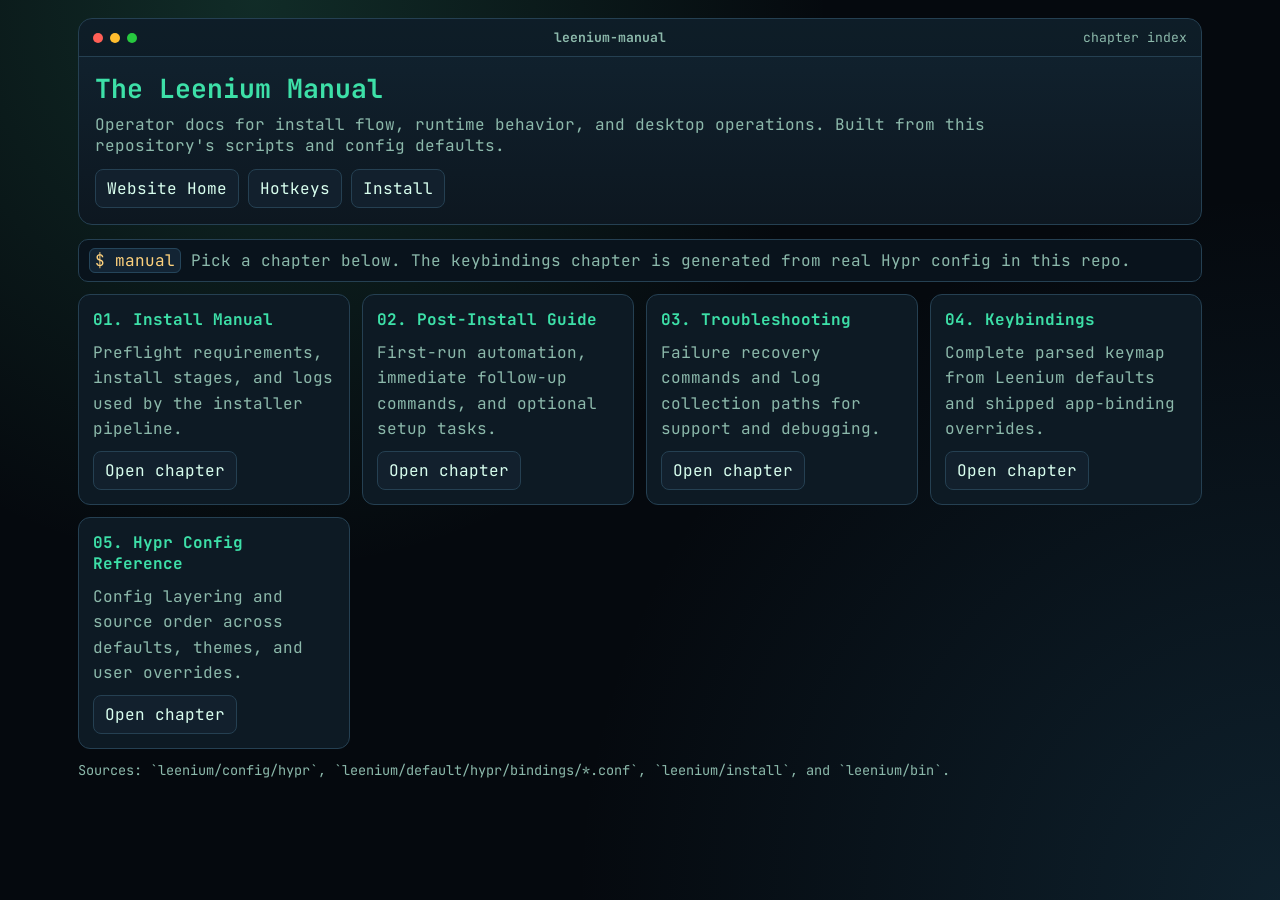
==== manual/index.html @ 4fcb4afa "feat: add terminal-style Leenium website" ====
<!doctype html>
<html lang="en">
<head>
  <meta charset="UTF-8" />
  <meta name="viewport" content="width=device-width, initial-scale=1.0" />
  <title>Leenium Manual</title>
  <link rel="icon" type="image/x-icon" href="../favicon.ico" />
  <link rel="preconnect" href="https://fonts.googleapis.com">
  <link rel="preconnect" href="https://fonts.gstatic.com" crossorigin>
  <link href="https://fonts.googleapis.com/css2?family=JetBrains+Mono:wght@400;600&display=swap" rel="stylesheet">
  <link rel="stylesheet" href="./style.css" />
</head>
<body>
  <div class="wrapper">
    <header class="top">
      <div class="chrome">
        <div class="dots" aria-hidden="true">
          <span class="dot r"></span><span class="dot y"></span><span class="dot g"></span>
        </div>
        <strong>leenium-manual</strong>
        <span>chapter index</span>
      </div>
      <div class="top-body">
        <h1 class="title">The Leenium Manual</h1>
        <p class="subtitle">Operator docs for install flow, runtime behavior, and desktop operations. Built from this repository's scripts and config defaults.</p>
        <nav class="nav">
          <a href="../">Website Home</a>
          <a href="./keybindings/">Hotkeys</a>
          <a href="./install/">Install</a>
        </nav>
      </div>
    </header>

    <p class="shell-note"><code>$ manual</code> Pick a chapter below. The keybindings chapter is generated from real Hypr config in this repo.</p>

    <main class="grid">
      <article class="card">
        <h2>01. Install Manual</h2>
        <p>Preflight requirements, install stages, and logs used by the installer pipeline.</p>
        <a class="button" href="./install/">Open chapter</a>
      </article>

      <article class="card">
        <h2>02. Post-Install Guide</h2>
        <p>First-run automation, immediate follow-up commands, and optional setup tasks.</p>
        <a class="button" href="./post-install/">Open chapter</a>
      </article>

      <article class="card">
        <h2>03. Troubleshooting</h2>
        <p>Failure recovery commands and log collection paths for support and debugging.</p>
        <a class="button" href="./troubleshooting/">Open chapter</a>
      </article>

      <article class="card">
        <h2>04. Keybindings</h2>
        <p>Complete parsed keymap from Leenium defaults and shipped app-binding overrides.</p>
        <a class="button" href="./keybindings/">Open chapter</a>
      </article>

      <article class="card">
        <h2>05. Hypr Config Reference</h2>
        <p>Config layering and source order across defaults, themes, and user overrides.</p>
        <a class="button" href="./hypr/">Open chapter</a>
      </article>
    </main>

    <p class="footer">Sources: `leenium/config/hypr`, `leenium/default/hypr/bindings/*.conf`, `leenium/install`, and `leenium/bin`.</p>
  </div>
</body>
</html>
---- manual/style.css ----
:root {
  --bg: #05090e;
  --bg-soft: #0a141d;
  --panel: #0d1a24;
  --panel-soft: #12202d;
  --line: #254052;
  --line-strong: #376781;
  --text: #d9ffef;
  --muted: #8cb9ab;
  --accent: #3de0a8;
  --warn: #ffd27d;
}

* {
  box-sizing: border-box;
}

body {
  margin: 0;
  font-family: "JetBrains Mono", ui-monospace, SFMono-Regular, Menlo, Consolas, monospace;
  color: var(--text);
  background:
    radial-gradient(circle at 20% 0%, rgba(58, 167, 129, 0.22) 0%, transparent 42%),
    radial-gradient(circle at 100% 100%, rgba(44, 109, 143, 0.24) 0%, transparent 45%),
    var(--bg);
  min-height: 100vh;
}

.wrapper {
  width: min(1160px, 100%);
  margin: 0 auto;
  padding: 18px;
}

.top {
  border: 1px solid var(--line);
  border-radius: 14px;
  background: linear-gradient(180deg, #112330 0%, #0d1720 100%);
  overflow: hidden;
  margin-bottom: 14px;
}

.chrome {
  display: flex;
  align-items: center;
  justify-content: space-between;
  gap: 10px;
  padding: 10px 14px;
  border-bottom: 1px solid var(--line);
  color: var(--muted);
  font-size: 0.82rem;
  background: rgba(0, 0, 0, 0.16);
}

.dots {
  display: flex;
  gap: 7px;
}

.dot {
  width: 10px;
  height: 10px;
  border-radius: 50%;
}

.dot.r { background: #ff5f56; }
.dot.y { background: #ffbd2e; }
.dot.g { background: #27c93f; }

.top-body {
  padding: 14px 16px 16px;
}

.title {
  margin: 0;
  color: var(--accent);
  font-size: clamp(1.15rem, 2.8vw, 1.65rem);
}

.subtitle {
  margin: 8px 0 0;
  color: var(--muted);
  max-width: 90ch;
}

.nav {
  margin-top: 13px;
  display: flex;
  flex-wrap: wrap;
  gap: 9px;
}

.nav a,
.card a.button,
a.button {
  display: inline-block;
  text-decoration: none;
  color: var(--text);
  border: 1px solid var(--line);
  border-radius: 8px;
  background: var(--panel-soft);
  padding: 8px 11px;
}

.nav a:hover,
.card a.button:hover,
a.button:hover,
.nav a:focus-visible,
.card a.button:focus-visible,
a.button:focus-visible {
  border-color: var(--line-strong);
  outline: none;
}

.grid {
  display: grid;
  grid-template-columns: repeat(auto-fit, minmax(260px, 1fr));
  gap: 12px;
}

.card,
.section {
  border: 1px solid var(--line);
  border-radius: 12px;
  background: var(--panel);
  padding: 14px;
}

.card h2,
.section h2 {
  margin: 0 0 10px;
  color: var(--accent);
  font-size: 1rem;
}

.card p,
.section p {
  margin: 0 0 10px;
  color: var(--muted);
  line-height: 1.58;
}

.section {
  margin-bottom: 12px;
}

.shell-note {
  margin: 0 0 12px;
  border: 1px solid var(--line);
  border-radius: 10px;
  background: #09131c;
  padding: 10px;
  color: var(--muted);
}

.shell-note code {
  color: var(--warn);
}

ul, ol {
  margin: 0;
  padding-left: 20px;
  line-height: 1.62;
}

code {
  color: var(--warn);
  font-family: inherit;
  background: #132434;
  border: 1px solid #25455a;
  border-radius: 6px;
  padding: 1px 5px;
}

pre {
  margin: 0;
  border: 1px solid #25455a;
  border-radius: 8px;
  background: #0a151f;
  color: #cdffe9;
  padding: 10px;
  overflow-x: auto;
}

.searchbar {
  display: flex;
  align-items: center;
  gap: 8px;
  border: 1px solid var(--line);
  border-radius: 10px;
  background: #0a151f;
  padding: 8px 10px;
  margin-bottom: 10px;
}

.searchbar input {
  border: 0;
  outline: none;
  background: transparent;
  color: var(--text);
  width: 100%;
  min-width: 0;
  font: inherit;
}

.kbd-table {
  width: 100%;
  border-collapse: collapse;
  font-size: 0.92rem;
}

.kbd-table th,
.kbd-table td {
  border-bottom: 1px solid #203848;
  padding: 8px 6px;
  text-align: left;
  vertical-align: top;
}

.kbd-table th {
  color: var(--muted);
  font-weight: 600;
}

.kbd-table tr.hidden {
  display: none;
}

.footer {
  margin-top: 12px;
  color: var(--muted);
  font-size: 0.85rem;
}

@media (max-width: 760px) {
  .wrapper { padding: 10px; }
  .top-body { padding: 12px; }
  .grid { grid-template-columns: 1fr; }
}
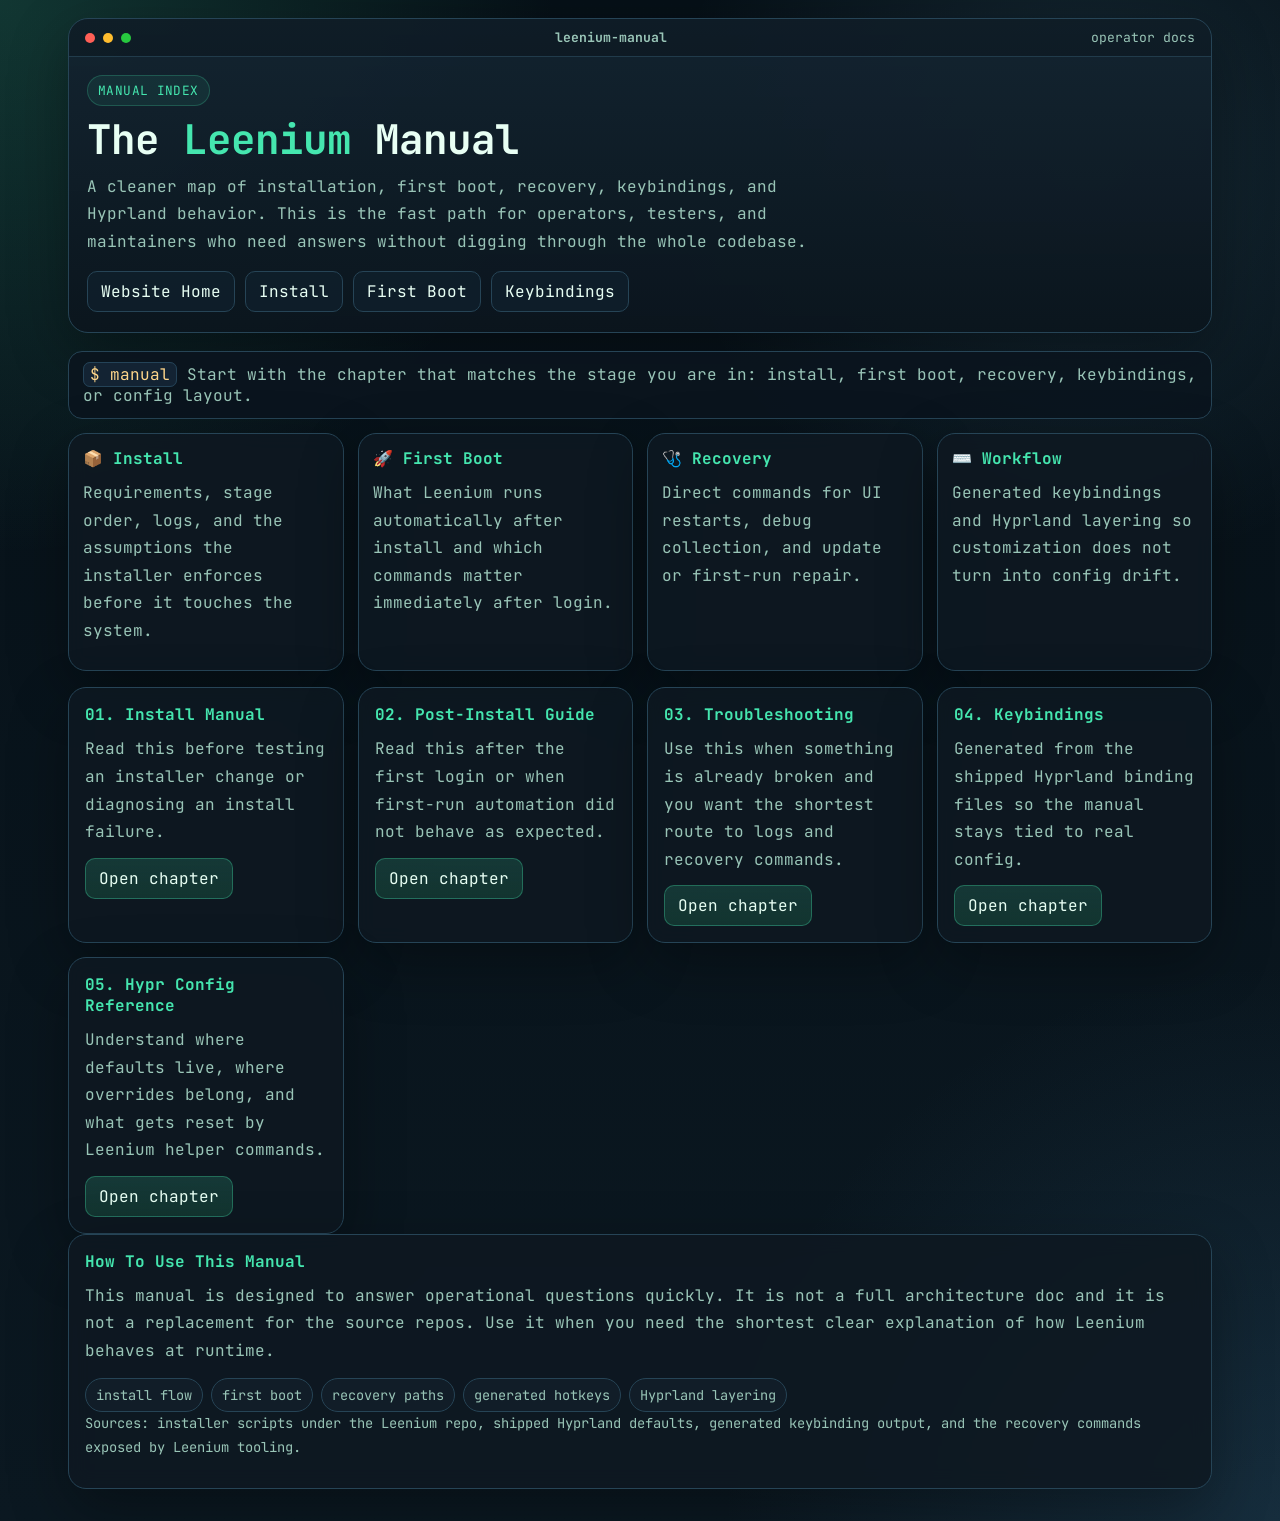
==== commit 1290788b: "docs: redesign and rewrite the website manual" ====
--- a/manual/index.html
+++ b/manual/index.html
@@ -18,54 +18,90 @@
           <span class="dot r"></span><span class="dot y"></span><span class="dot g"></span>
         </div>
         <strong>leenium-manual</strong>
-        <span>chapter index</span>
+        <span>operator docs</span>
       </div>
       <div class="top-body">
-        <h1 class="title">The Leenium Manual</h1>
-        <p class="subtitle">Operator docs for install flow, runtime behavior, and desktop operations. Built from this repository's scripts and config defaults.</p>
+        <span class="eyebrow">Manual Index</span>
+        <h1 class="title">The <span class="title-accent">Leenium</span> Manual</h1>
+        <p class="subtitle">A cleaner map of installation, first boot, recovery, keybindings, and Hyprland behavior. This is the fast path for operators, testers, and maintainers who need answers without digging through the whole codebase.</p>
         <nav class="nav">
           <a href="../">Website Home</a>
-          <a href="./keybindings/">Hotkeys</a>
           <a href="./install/">Install</a>
+          <a href="./post-install/">First Boot</a>
+          <a href="./keybindings/">Keybindings</a>
         </nav>
       </div>
     </header>
 
-    <p class="shell-note"><code>$ manual</code> Pick a chapter below. The keybindings chapter is generated from real Hypr config in this repo.</p>
+    <p class="shell-note"><code>$ manual</code> Start with the chapter that matches the stage you are in: install, first boot, recovery, keybindings, or config layout.</p>
+
+    <section class="hero-grid">
+      <article class="mini-card">
+        <h3>📦 Install</h3>
+        <p>Requirements, stage order, logs, and the assumptions the installer enforces before it touches the system.</p>
+      </article>
+      <article class="mini-card">
+        <h3>🚀 First Boot</h3>
+        <p>What Leenium runs automatically after install and which commands matter immediately after login.</p>
+      </article>
+      <article class="mini-card">
+        <h3>🩺 Recovery</h3>
+        <p>Direct commands for UI restarts, debug collection, and update or first-run repair.</p>
+      </article>
+      <article class="mini-card">
+        <h3>⌨️ Workflow</h3>
+        <p>Generated keybindings and Hyprland layering so customization does not turn into config drift.</p>
+      </article>
+    </section>
 
     <main class="grid">
       <article class="card">
         <h2>01. Install Manual</h2>
-        <p>Preflight requirements, install stages, and logs used by the installer pipeline.</p>
-        <a class="button" href="./install/">Open chapter</a>
+        <p>Read this before testing an installer change or diagnosing an install failure.</p>
+        <a class="button primary" href="./install/">Open chapter</a>
       </article>
 
       <article class="card">
         <h2>02. Post-Install Guide</h2>
-        <p>First-run automation, immediate follow-up commands, and optional setup tasks.</p>
-        <a class="button" href="./post-install/">Open chapter</a>
+        <p>Read this after the first login or when first-run automation did not behave as expected.</p>
+        <a class="button primary" href="./post-install/">Open chapter</a>
       </article>
 
       <article class="card">
         <h2>03. Troubleshooting</h2>
-        <p>Failure recovery commands and log collection paths for support and debugging.</p>
-        <a class="button" href="./troubleshooting/">Open chapter</a>
+        <p>Use this when something is already broken and you want the shortest route to logs and recovery commands.</p>
+        <a class="button primary" href="./troubleshooting/">Open chapter</a>
       </article>
 
       <article class="card">
         <h2>04. Keybindings</h2>
-        <p>Complete parsed keymap from Leenium defaults and shipped app-binding overrides.</p>
-        <a class="button" href="./keybindings/">Open chapter</a>
+        <p>Generated from the shipped Hyprland binding files so the manual stays tied to real config.</p>
+        <a class="button primary" href="./keybindings/">Open chapter</a>
       </article>
 
       <article class="card">
         <h2>05. Hypr Config Reference</h2>
-        <p>Config layering and source order across defaults, themes, and user overrides.</p>
-        <a class="button" href="./hypr/">Open chapter</a>
+        <p>Understand where defaults live, where overrides belong, and what gets reset by Leenium helper commands.</p>
+        <a class="button primary" href="./hypr/">Open chapter</a>
       </article>
     </main>
 
-    <p class="footer">Sources: `leenium/config/hypr`, `leenium/default/hypr/bindings/*.conf`, `leenium/install`, and `leenium/bin`.</p>
+    <section class="section">
+      <div class="section-intro">
+        <div>
+          <h2>How To Use This Manual</h2>
+          <p>This manual is designed to answer operational questions quickly. It is not a full architecture doc and it is not a replacement for the source repos. Use it when you need the shortest clear explanation of how Leenium behaves at runtime.</p>
+        </div>
+      </div>
+      <div class="pill-row">
+        <span class="pill">install flow</span>
+        <span class="pill">first boot</span>
+        <span class="pill">recovery paths</span>
+        <span class="pill">generated hotkeys</span>
+        <span class="pill">Hyprland layering</span>
+      </div>
+      <p class="footer">Sources: installer scripts under the Leenium repo, shipped Hyprland defaults, generated keybinding output, and the recovery commands exposed by Leenium tooling.</p>
+    </section>
   </div>
 </body>
 </html>
--- a/manual/style.css
+++ b/manual/style.css
@@ -1,60 +1,75 @@
 :root {
-  --bg: #05090e;
-  --bg-soft: #0a141d;
-  --panel: #0d1a24;
-  --panel-soft: #12202d;
-  --line: #254052;
-  --line-strong: #376781;
-  --text: #d9ffef;
-  --muted: #8cb9ab;
-  --accent: #3de0a8;
-  --warn: #ffd27d;
+  --bg: #061017;
+  --bg-2: #0b1821;
+  --panel: rgba(14, 25, 34, 0.88);
+  --panel-strong: rgba(18, 31, 42, 0.96);
+  --panel-soft: rgba(16, 33, 45, 0.72);
+  --line: #264456;
+  --line-strong: #3b6b84;
+  --text: #e8fff4;
+  --muted: #99c5b7;
+  --accent: #45e6af;
+  --accent-2: #7fd6ff;
+  --warn: #ffd68a;
+  --danger: #ff938a;
+  --shadow: 0 20px 60px rgba(0, 0, 0, 0.32);
 }
 
 * {
   box-sizing: border-box;
 }
 
+html {
+  scroll-behavior: smooth;
+}
+
 body {
   margin: 0;
+  min-height: 100vh;
+  color: var(--text);
   font-family: "JetBrains Mono", ui-monospace, SFMono-Regular, Menlo, Consolas, monospace;
-  color: var(--text);
   background:
-    radial-gradient(circle at 20% 0%, rgba(58, 167, 129, 0.22) 0%, transparent 42%),
-    radial-gradient(circle at 100% 100%, rgba(44, 109, 143, 0.24) 0%, transparent 45%),
-    var(--bg);
-  min-height: 100vh;
+    radial-gradient(circle at top left, rgba(70, 230, 175, 0.18) 0%, transparent 28%),
+    radial-gradient(circle at 85% 10%, rgba(127, 214, 255, 0.12) 0%, transparent 24%),
+    radial-gradient(circle at bottom right, rgba(61, 120, 160, 0.22) 0%, transparent 28%),
+    linear-gradient(180deg, var(--bg) 0%, var(--bg-2) 100%);
+}
+
+a {
+  color: inherit;
 }
 
 .wrapper {
-  width: min(1160px, 100%);
+  width: min(1180px, 100%);
   margin: 0 auto;
   padding: 18px;
 }
 
 .top {
   border: 1px solid var(--line);
-  border-radius: 14px;
-  background: linear-gradient(180deg, #112330 0%, #0d1720 100%);
+  border-radius: 20px;
   overflow: hidden;
-  margin-bottom: 14px;
+  background:
+    linear-gradient(180deg, rgba(19, 36, 49, 0.94) 0%, rgba(11, 21, 29, 0.98) 100%);
+  box-shadow: var(--shadow);
+  margin-bottom: 18px;
 }
 
 .chrome {
   display: flex;
   align-items: center;
   justify-content: space-between;
-  gap: 10px;
-  padding: 10px 14px;
-  border-bottom: 1px solid var(--line);
-  color: var(--muted);
+  gap: 12px;
+  padding: 10px 16px;
   font-size: 0.82rem;
-  background: rgba(0, 0, 0, 0.16);
+  color: var(--muted);
+  border-bottom: 1px solid rgba(38, 68, 86, 0.8);
+  background: rgba(0, 0, 0, 0.2);
 }
 
 .dots {
   display: flex;
-  gap: 7px;
+  gap: 8px;
 }
 
 .dot {
@@ -68,88 +83,188 @@
 .dot.g { background: #27c93f; }
 
 .top-body {
-  padding: 14px 16px 16px;
+  padding: 18px 18px 20px;
+}
+
+.eyebrow {
+  display: inline-block;
+  margin-bottom: 12px;
+  padding: 6px 10px;
+  border-radius: 999px;
+  border: 1px solid rgba(69, 230, 175, 0.22);
+  background: rgba(69, 230, 175, 0.08);
+  color: var(--accent);
+  font-size: 0.8rem;
+  letter-spacing: 0.03em;
+  text-transform: uppercase;
 }
 
 .title {
   margin: 0;
+  font-size: clamp(1.5rem, 4vw, 2.55rem);
+  line-height: 1.05;
+  color: var(--text);
+}
+
+.title-accent {
   color: var(--accent);
-  font-size: clamp(1.15rem, 2.8vw, 1.65rem);
 }
 
 .subtitle {
-  margin: 8px 0 0;
-  color: var(--muted);
-  max-width: 90ch;
+  margin: 12px 0 0;
+  max-width: 74ch;
+  color: var(--muted);
+  line-height: 1.72;
 }
 
 .nav {
-  margin-top: 13px;
   display: flex;
   flex-wrap: wrap;
-  gap: 9px;
+  gap: 10px;
+  margin-top: 16px;
 }
 
 .nav a,
-.card a.button,
-a.button {
-  display: inline-block;
+a.button,
+.button {
+  display: inline-flex;
+  align-items: center;
+  justify-content: center;
+  gap: 8px;
+  min-height: 40px;
+  padding: 9px 13px;
+  border-radius: 10px;
+  border: 1px solid var(--line);
+  background: var(--panel-soft);
+  color: var(--text);
   text-decoration: none;
-  color: var(--text);
-  border: 1px solid var(--line);
-  border-radius: 8px;
-  background: var(--panel-soft);
-  padding: 8px 11px;
+  transition: border-color 120ms ease, transform 120ms ease, background 120ms ease;
 }
 
 .nav a:hover,
-.card a.button:hover,
-a.button:hover,
+.button:hover,
 .nav a:focus-visible,
-.card a.button:focus-visible,
-a.button:focus-visible {
+.button:focus-visible {
+  outline: none;
   border-color: var(--line-strong);
-  outline: none;
-}
-
+  background: rgba(21, 42, 58, 0.9);
+  transform: translateY(-1px);
+}
+
+.button.primary {
+  border-color: rgba(69, 230, 175, 0.32);
+  background: linear-gradient(180deg, rgba(69, 230, 175, 0.16), rgba(22, 67, 56, 0.68));
+}
+
+.hero-grid,
 .grid {
   display: grid;
   grid-template-columns: repeat(auto-fit, minmax(260px, 1fr));
-  gap: 12px;
+  gap: 14px;
+}
+
+.hero-grid {
+  margin-bottom: 16px;
+}
+
+.card,
+.section,
+.mini-card {
+  border: 1px solid var(--line);
+  border-radius: 18px;
+  background: var(--panel);
+  backdrop-filter: blur(10px);
+  box-shadow: var(--shadow);
 }
 
 .card,
 .section {
-  border: 1px solid var(--line);
-  border-radius: 12px;
-  background: var(--panel);
+  padding: 16px;
+}
+
+.mini-card {
   padding: 14px;
 }
 
 .card h2,
-.section h2 {
+.section h2,
+.mini-card h2,
+.mini-card h3 {
   margin: 0 0 10px;
+  font-size: 1rem;
   color: var(--accent);
-  font-size: 1rem;
 }
 
 .card p,
-.section p {
-  margin: 0 0 10px;
-  color: var(--muted);
-  line-height: 1.58;
+.section p,
+.mini-card p {
+  margin: 0 0 12px;
+  color: var(--muted);
+  line-height: 1.72;
 }
 
 .section {
-  margin-bottom: 12px;
+  margin-bottom: 14px;
+}
+
+.section-intro {
+  display: flex;
+  align-items: start;
+  justify-content: space-between;
+  gap: 14px;
+  margin-bottom: 14px;
+}
+
+.section-intro p:last-child {
+  margin-bottom: 0;
+}
+
+.pill-row {
+  display: flex;
+  flex-wrap: wrap;
+  gap: 8px;
+  margin-top: 12px;
+}
+
+.pill {
+  display: inline-flex;
+  align-items: center;
+  gap: 6px;
+  padding: 7px 10px;
+  border-radius: 999px;
+  border: 1px solid var(--line);
+  background: rgba(18, 31, 42, 0.9);
+  color: var(--muted);
+  font-size: 0.85rem;
+}
+
+.callout {
+  border-left: 3px solid var(--accent);
+  border-radius: 14px;
+  background: rgba(16, 33, 45, 0.86);
+  padding: 14px 15px;
+}
+
+.callout.warn {
+  border-left-color: var(--warn);
+}
+
+.callout.danger {
+  border-left-color: var(--danger);
+}
+
+.callout p:last-child,
+.callout ul:last-child,
+.callout ol:last-child {
+  margin-bottom: 0;
 }
 
 .shell-note {
-  margin: 0 0 12px;
-  border: 1px solid var(--line);
-  border-radius: 10px;
-  background: #09131c;
-  padding: 10px;
+  margin: 0 0 14px;
+  border: 1px solid var(--line);
+  border-radius: 14px;
+  background: rgba(10, 21, 31, 0.9);
+  padding: 12px 14px;
   color: var(--muted);
 }
 
@@ -157,64 +272,100 @@
   color: var(--warn);
 }
 
-ul, ol {
-  margin: 0;
-  padding-left: 20px;
+.columns-2 {
+  display: grid;
+  grid-template-columns: repeat(2, minmax(0, 1fr));
+  gap: 14px;
+}
+
+.stats {
+  display: grid;
+  grid-template-columns: repeat(auto-fit, minmax(180px, 1fr));
+  gap: 12px;
+}
+
+.stat {
+  padding: 14px;
+  border-radius: 16px;
+  border: 1px solid rgba(59, 107, 132, 0.6);
+  background: rgba(12, 24, 33, 0.85);
+}
+
+.stat strong {
+  display: block;
+  color: var(--accent);
+  margin-bottom: 6px;
+  font-size: 1.15rem;
+}
+
+ul,
+ol {
+  margin: 0 0 12px;
+  padding-left: 22px;
+  line-height: 1.78;
+}
+
+li + li {
+  margin-top: 4px;
+}
+
+code {
+  font-family: inherit;
+  color: var(--warn);
+  background: rgba(19, 36, 52, 0.95);
+  border: 1px solid rgba(37, 69, 90, 0.95);
+  border-radius: 7px;
+  padding: 1px 6px;
+}
+
+pre {
+  margin: 0 0 12px;
+  padding: 12px 13px;
+  overflow-x: auto;
+  border-radius: 14px;
+  border: 1px solid rgba(37, 69, 90, 0.95);
+  background: rgba(8, 17, 25, 0.96);
+  color: #d3ffe9;
   line-height: 1.62;
 }
 
-code {
-  color: var(--warn);
-  font-family: inherit;
-  background: #132434;
-  border: 1px solid #25455a;
-  border-radius: 6px;
-  padding: 1px 5px;
-}
-
-pre {
-  margin: 0;
-  border: 1px solid #25455a;
-  border-radius: 8px;
-  background: #0a151f;
-  color: #cdffe9;
-  padding: 10px;
-  overflow-x: auto;
-}
-
 .searchbar {
   display: flex;
   align-items: center;
-  gap: 8px;
-  border: 1px solid var(--line);
-  border-radius: 10px;
-  background: #0a151f;
-  padding: 8px 10px;
-  margin-bottom: 10px;
+  gap: 9px;
+  margin-bottom: 14px;
+  padding: 10px 12px;
+  border: 1px solid var(--line);
+  border-radius: 14px;
+  background: rgba(10, 21, 31, 0.92);
 }
 
 .searchbar input {
+  width: 100%;
+  min-width: 0;
   border: 0;
   outline: none;
   background: transparent;
   color: var(--text);
-  width: 100%;
-  min-width: 0;
   font: inherit;
+}
+
+.kbd-shell > .section {
+  margin-bottom: 14px;
 }
 
 .kbd-table {
   width: 100%;
   border-collapse: collapse;
-  font-size: 0.92rem;
+  font-size: 0.93rem;
 }
 
 .kbd-table th,
 .kbd-table td {
-  border-bottom: 1px solid #203848;
-  padding: 8px 6px;
+  padding: 10px 8px;
   text-align: left;
   vertical-align: top;
+  border-bottom: 1px solid rgba(32, 56, 72, 0.95);
 }
 
 .kbd-table th {
@@ -227,13 +378,45 @@
 }
 
 .footer {
+  margin-top: 14px;
+  color: var(--muted);
+  font-size: 0.86rem;
+  line-height: 1.65;
+}
+
+.footer-links {
+  display: flex;
+  flex-wrap: wrap;
+  gap: 10px;
   margin-top: 12px;
-  color: var(--muted);
-  font-size: 0.85rem;
+}
+
+@media (max-width: 860px) {
+  .columns-2 {
+    grid-template-columns: 1fr;
+  }
 }
 
 @media (max-width: 760px) {
-  .wrapper { padding: 10px; }
-  .top-body { padding: 12px; }
-  .grid { grid-template-columns: 1fr; }
-}
+  .wrapper {
+    padding: 12px;
+  }
+
+  .chrome {
+    flex-wrap: wrap;
+  }
+
+  .top-body {
+    padding: 16px;
+  }
+
+  .grid,
+  .hero-grid,
+  .stats {
+    grid-template-columns: 1fr;
+  }
+
+  .section-intro {
+    display: block;
+  }
+}
